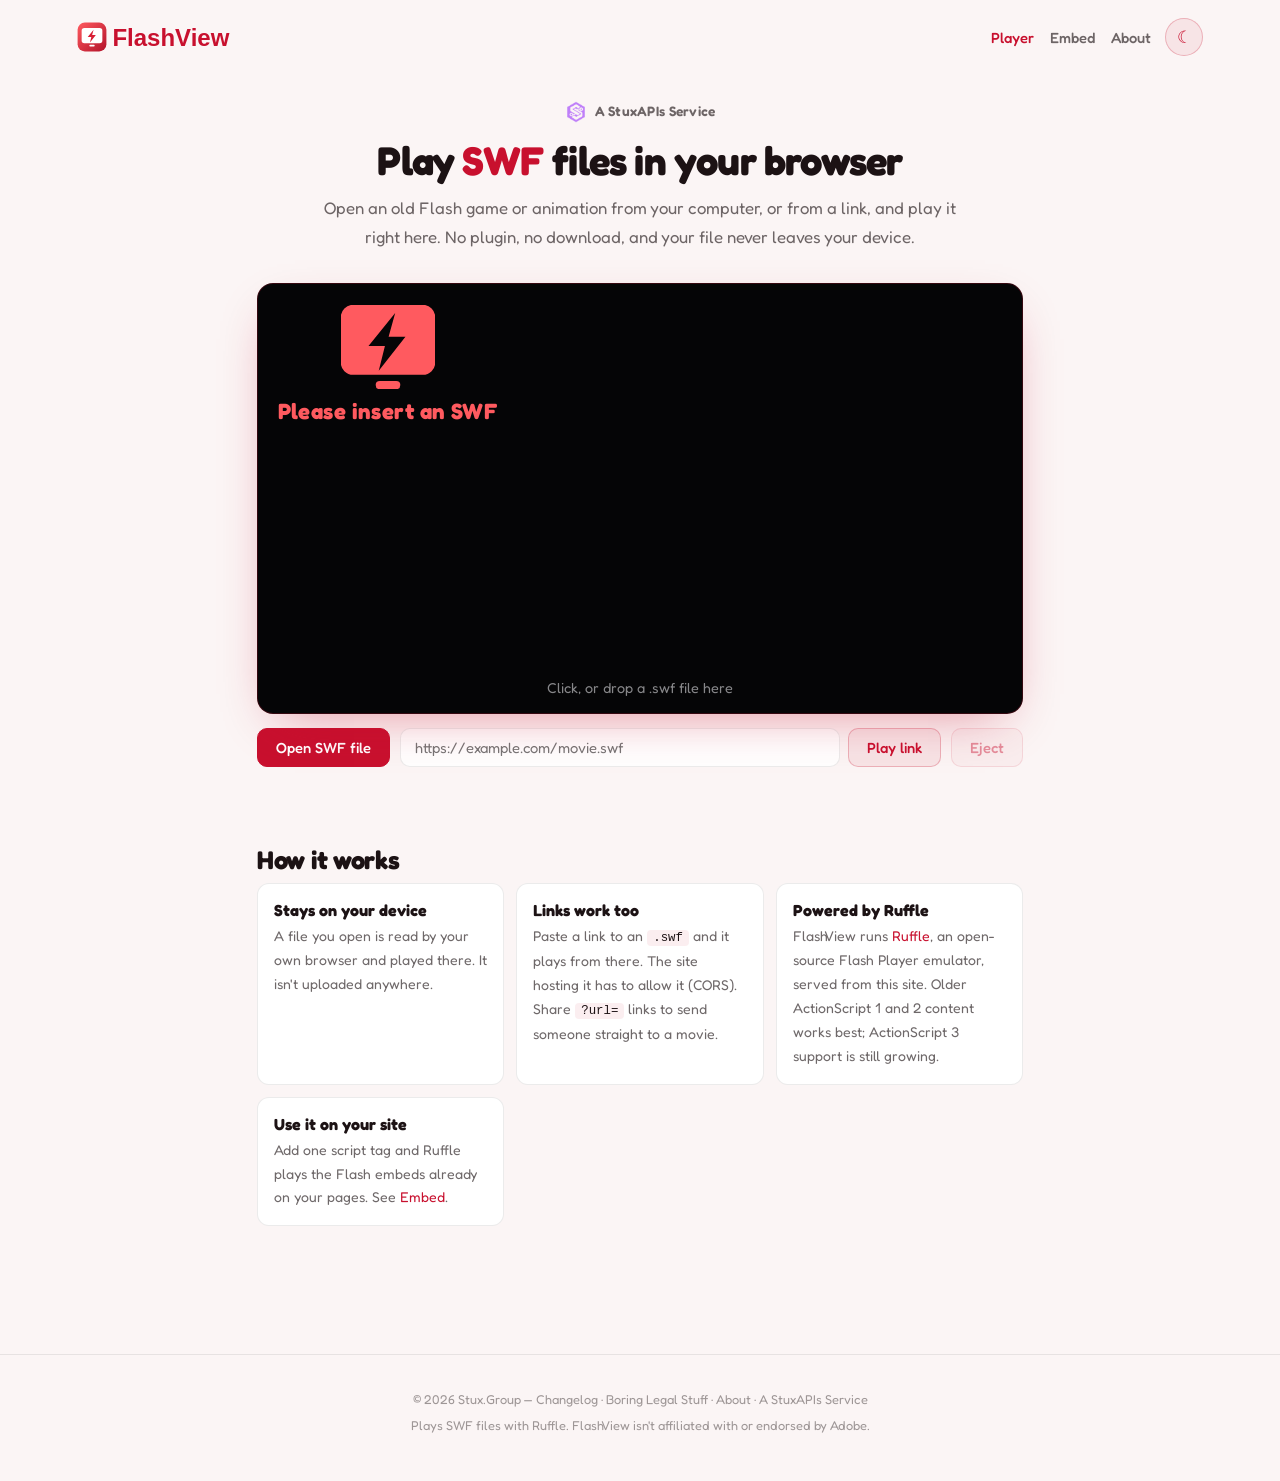
==== index.html @ 5c672342 "Release v0.1.0 See CHANGELOG.md for details." ====
<!DOCTYPE html>
<html lang="en">
<head>
    <meta charset="UTF-8">
    <meta name="viewport" content="width=device-width, initial-scale=1.0">
    <link rel="icon" href="/favicon.ico" sizes="48x48">
    <link rel="icon" type="image/svg+xml" href="/assets/icon.svg">
    <link rel="icon" type="image/png" sizes="512x512" href="/assets/icon.png">
    <link rel="apple-touch-icon" href="/apple-touch-icon.png">
    <link rel="manifest" href="/site.webmanifest">
    <meta name="theme-color" content="#121214">
    <script id="discord:component-embed" type="application/json">{"component":{"type":17,"accent_color":13111342,"components":[{"type":9,"components":[{"type":10,"content":"-# [StuxAPIs](https://stuxapis.net)\n# [FlashView](https://flash.stuxapis.net/)\n**Play SWF files in your browser.**\nPlay Flash (SWF) games and animations in your browser with Ruffle. Open a file or a link; nothing is uploaded.\n-# Powered by Ruffle · nothing uploaded · a StuxAPIs service"}],"accessory":{"type":11,"media":{"url":"https://flash.stuxapis.net/assets/icon.png"}}},{"type":14},{"type":1,"components":[{"type":2,"style":5,"label":"Open the player","url":"https://flash.stuxapis.net/"},{"type":2,"style":5,"label":"Embed it","url":"https://flash.stuxapis.net/embed"},{"type":2,"style":5,"label":"StuxAPIs","url":"https://services.stuxapis.net"}]}]}}</script>
    <link rel="stylesheet" href="/assets/fonts/fonts.css">
    <link rel="stylesheet" href="/assets/css/style.css">
    <title>FlashView — Play SWF files in your browser</title>
    <meta name="description" content="Play Flash (SWF) games and animations in your browser with Ruffle. Open a file or a link; nothing is uploaded.">
    <meta property="og:type" content="website">
    <meta property="og:site_name" content="FlashView by StuxAPIs">
    <meta property="og:title" content="FlashView — Play SWF files in your browser">
    <meta property="og:description" content="Play Flash (SWF) games and animations in your browser with Ruffle. Open a file or a link; nothing is uploaded.">
    <meta property="og:url" content="https://flash.stuxapis.net/">
    <meta property="og:image" content="https://flash.stuxapis.net/assets/icon.png">
    <meta property="og:image:width" content="512">
    <meta property="og:image:height" content="512">
    <meta property="og:image:alt" content="FlashView icon">
    <meta name="twitter:card" content="summary">
    <meta name="twitter:title" content="FlashView — Play SWF files in your browser">
    <meta name="twitter:description" content="Play Flash (SWF) games and animations in your browser with Ruffle. Open a file or a link; nothing is uploaded.">
    <meta name="twitter:image" content="https://flash.stuxapis.net/assets/icon.png">
</head>
<body>

<header class="site-header">
    <a class="brand" href="/" aria-label="FlashView home"><img class="brand-logo brand-logo--dark" src="/assets/logo-dark.svg" alt="FlashView" width="156" height="30"><img class="brand-logo brand-logo--light" src="/assets/logo.svg" alt="FlashView" width="156" height="30"><img class="brand-icon" src="/assets/icon.svg" alt="FlashView" width="32" height="32"></a>
    <div class="header-right">
        <nav class="site-nav" aria-label="Main"><a href="/" aria-current="page">Player</a><a href="/embed">Embed</a><a href="/about">About</a></nav>
        <button type="button" id="theme-toggle" title="Toggle light/dark mode" aria-label="Toggle light/dark mode">&#9788;</button>
    </div>
</header>

<main>
    <div class="hero">
        <p class="service-eyebrow"><img src="/assets/stuxapis-icon.png" alt=""><a href="https://services.stuxapis.net">A StuxAPIs Service</a></p>
        <h1>Play <em>SWF</em> files in your browser</h1>
        <p class="lede">Open an old Flash game or animation from your computer, or from a link, and play it right here. No plugin, no download, and your file never leaves your device.</p>
    </div>

    <div class="player-shell">
        <div class="stage" id="stage">
            <button type="button" class="idle" id="idle" aria-label="Open an SWF file to play">
                <span class="bounce" aria-hidden="true"><span class="bounce-inner"><span class="bounce-mark"></span><span class="bounce-text">Please insert an SWF</span></span></span>
                <span class="idle-hint">Click, or drop a .swf file here</span>
            </button>
        </div>
        <div class="player-bar">
            <button type="button" class="btn btn-solid" id="open-btn">Open SWF file</button>
            <form class="url-form" id="url-form">
                <label class="visually-hidden" for="swf-url">SWF link</label>
                <input type="url" id="swf-url" name="url" placeholder="https://example.com/movie.swf" inputmode="url" autocomplete="off" spellcheck="false">
                <button type="submit" class="btn">Play link</button>
            </form>
            <button type="button" class="btn" id="eject-btn" disabled>Eject</button>
            <input type="file" id="swf-file" accept=".swf,.spl,application/x-shockwave-flash" hidden>
        </div>
        <p class="now-playing" id="now-playing" role="status" aria-live="polite"></p>
    </div>

    <section id="how">
        <h2>How it works</h2>
        <div class="cards">
            <div class="card"><h3>Stays on your device</h3><p>A file you open is read by your own browser and played there. It isn't uploaded anywhere.</p></div>
            <div class="card"><h3>Links work too</h3><p>Paste a link to an <code>.swf</code> and it plays from there. The site hosting it has to allow it (CORS). Share <code>?url=</code> links to send someone straight to a movie.</p></div>
            <div class="card"><h3>Powered by Ruffle</h3><p>FlashView runs <a href="https://ruffle.rs">Ruffle</a>, an open-source Flash Player emulator, served from this site. Older ActionScript 1 and 2 content works best; ActionScript 3 support is still growing.</p></div>
            <div class="card"><h3>Use it on your site</h3><p>Add one script tag and Ruffle plays the Flash embeds already on your pages. See <a href="/embed">Embed</a>.</p></div>
        </div>
    </section>
</main>

<footer>
    <p>&copy; <span data-copyright-years data-start="2026">2026</span> Stux.Group &mdash; <a href="/changelog" id="version-link">Changelog</a> &middot; <a href="/legal">Boring Legal Stuff</a> &middot; <a href="/about">About</a> &middot; <a href="https://services.stuxapis.net">A StuxAPIs Service</a></p>
    <p>Plays SWF files with <a href="https://ruffle.rs">Ruffle</a>. FlashView isn't affiliated with or endorsed by Adobe.</p>
</footer>
<script src="/assets/js/site.js"></script>
<script src="/ruffle/ruffle.js"></script>
<script src="/assets/js/player.js"></script>
</body>
</html>
---- assets/fonts/fonts.css ----
/* Fredoka - self-hosted (SIL Open Font License), variable weight 400-700,
   Latin subset only. https://fonts.google.com/specimen/Fredoka */
@font-face {
  font-family: 'Fredoka';
  font-style: normal;
  font-weight: 400 700;
  font-display: swap;
  src: url('Fredoka.woff2') format('woff2');
}
---- assets/css/style.css ----
/* FlashView: shared styles for every page. The StuxAPIs page layout, in FlashView red. */
* { box-sizing: border-box; margin: 0; padding: 0; }

:root {
    --bg: #121214; --bg-card: #1b1b1f; --border: rgba(255, 255, 255, 0.08);
    --text-1: #f2f2f5; --text-2: rgba(242, 242, 245, 0.62); --text-3: rgba(242, 242, 245, 0.4);
    --accent: #ff6b70; --accent-bg: rgba(255, 90, 95, 0.12); --accent-bg-hover: rgba(255, 90, 95, 0.18);
    --accent-border: rgba(255, 90, 95, 0.32); --accent-border-hover: rgba(255, 90, 95, 0.55);
    --code-bg: #0d0d0f;
    --cl-added: #2ecc71; --cl-changed: #3ba7ff; --cl-fixed: #ffa64d; --cl-removed: #ff4d4d; --cl-security: #b06bff; --cl-deprecated: #8a8a94;
}
@media (prefers-color-scheme: light) {
    :root:not(.theme-dark) {
        --bg: #fbf5f5; --bg-card: #ffffff; --border: rgba(0, 0, 0, 0.08);
        --text-1: #1c1214; --text-2: rgba(28, 18, 20, 0.64); --text-3: rgba(28, 18, 20, 0.42);
        --accent: #c8102e; --accent-bg: rgba(200, 16, 46, 0.07); --accent-bg-hover: rgba(200, 16, 46, 0.12);
        --accent-border: rgba(200, 16, 46, 0.25); --accent-border-hover: rgba(200, 16, 46, 0.45);
        --code-bg: #f6eaea;
        --cl-added: #1e8449; --cl-changed: #1f6fb8; --cl-fixed: #b35900; --cl-removed: #c62828; --cl-security: #7b3fc4; --cl-deprecated: #5f5f68;
    }
}
:root.theme-light {
    --bg: #fbf5f5; --bg-card: #ffffff; --border: rgba(0, 0, 0, 0.08);
    --text-1: #1c1214; --text-2: rgba(28, 18, 20, 0.64); --text-3: rgba(28, 18, 20, 0.42);
    --accent: #c8102e; --accent-bg: rgba(200, 16, 46, 0.07); --accent-bg-hover: rgba(200, 16, 46, 0.12);
    --accent-border: rgba(200, 16, 46, 0.25); --accent-border-hover: rgba(200, 16, 46, 0.45);
    --code-bg: #f6eaea;
    --cl-added: #1e8449; --cl-changed: #1f6fb8; --cl-fixed: #b35900; --cl-removed: #c62828; --cl-security: #7b3fc4; --cl-deprecated: #5f5f68;
}

html, body {
    background: var(--bg); color: var(--text-1);
    font-family: 'Fredoka', -apple-system, BlinkMacSystemFont, "Segoe UI", Helvetica, Arial, sans-serif;
    transition: background 0.3s, color 0.3s;
}
* { scrollbar-width: thin; scrollbar-color: var(--accent-border) transparent; }

a, a:visited { color: var(--accent); text-decoration: none; }
a:hover, a:focus-visible { opacity: 0.8; }
:focus-visible { outline: 2px solid var(--accent); outline-offset: 2px; }

/* header */
.site-header { position: relative; z-index: 10; background: var(--bg); display: flex; align-items: center; justify-content: space-between; gap: 16px; padding: 18px 6%; }
.brand { display: flex; align-items: center; }
.brand-logo { height: 30px; width: auto; display: block; }
.brand-logo--light, .brand-icon { display: none; }
:root.theme-light .brand-logo--light { display: block; }
:root.theme-light .brand-logo--dark { display: none; }
@media (prefers-color-scheme: light) {
    :root:not(.theme-dark) .brand-logo--light { display: block; }
    :root:not(.theme-dark) .brand-logo--dark { display: none; }
}
.header-right { display: flex; align-items: center; gap: 14px; }
.site-nav { display: flex; gap: 16px; font-size: 0.92rem; font-weight: 500; }
.site-nav a { color: var(--text-2); }
.site-nav a[aria-current="page"] { color: var(--accent); }
#theme-toggle {
    background: var(--accent-bg); border: 1px solid var(--accent-border); border-radius: 50%;
    width: 38px; height: 38px; font-size: 17px; line-height: 38px; text-align: center; cursor: pointer;
    padding: 0; color: var(--accent); transition: background 0.2s; flex: none;
}
#theme-toggle:hover { opacity: 0.85; }
@media (max-width: 560px) {
    .brand .brand-logo { display: none !important; }
    .brand .brand-icon { display: block; width: 32px; height: 32px; }
    .site-nav { gap: 12px; font-size: 0.86rem; }
}

/* layout */
main { max-width: 920px; margin: 0 auto; padding: 10px 6% 60px; }
main.narrow { max-width: 680px; }
.hero { text-align: center; padding: 16px 0 6px; }
.service-eyebrow { display: flex; justify-content: center; align-items: center; gap: 8px; margin: 0 0 14px; font-size: .85rem; font-weight: 600; letter-spacing: .02em; color: var(--text-2); }
.service-eyebrow img { width: 22px; height: 22px; border-radius: 6px; }
.service-eyebrow a { color: inherit; }
.service-eyebrow a:hover, .service-eyebrow a:focus-visible { text-decoration: underline; }
h1 { font-size: clamp(1.8rem, 5vw, 2.5rem); font-weight: 700; line-height: 1.15; letter-spacing: -0.02em; margin-bottom: 0.7rem; }
h1 em { font-style: normal; color: var(--accent); }
.lede { color: var(--text-2); font-size: 1.05rem; line-height: 1.7; max-width: 640px; margin: 0 auto 1.6rem; }
section { margin: 3rem 0; }
h2 { font-size: clamp(1.25rem, 3vw, 1.6rem); font-weight: 700; margin-bottom: 0.5rem; letter-spacing: -0.01em; }
.section-sub { color: var(--text-2); font-size: 0.95rem; line-height: 1.7; margin-bottom: 1.2rem; }
p, li { line-height: 1.7; }
main.narrow h2 { font-size: 1.05rem; font-weight: 600; margin: 28px 0 8px; }
main.narrow p, main.narrow li { color: var(--text-2); font-size: 0.95rem; }
main.narrow ul, main.narrow ol { padding-left: 22px; margin: 8px 0; }
strong { color: var(--text-1); font-weight: 600; }
.subtitle { color: var(--text-2); font-size: 1.05rem; margin: 0 0 28px; line-height: 1.6; }
.meta { color: var(--text-3); font-size: 0.85rem; margin: 0 0 28px; }
.back-link { display: inline-block; font-size: 0.85rem; margin-bottom: 20px; font-weight: 500; }

pre { background: var(--code-bg); border: 1px solid var(--border); border-radius: 12px; padding: 16px 18px; overflow-x: auto; margin-bottom: 1.2rem; }
code { font-family: 'SFMono-Regular', Consolas, 'Liberation Mono', Menlo, monospace; font-size: 0.85rem; line-height: 1.6; color: var(--text-1); }
p code, li code, td code { background: var(--accent-bg); padding: 1px 6px; border-radius: 4px; font-size: 0.88em; }
table { width: 100%; border-collapse: collapse; font-size: 0.86rem; margin-bottom: 1.2rem; }
th, td { text-align: left; padding: 9px 12px; border-bottom: 1px solid var(--border); vertical-align: top; overflow-wrap: anywhere; }
th { color: var(--text-3); font-weight: 600; text-transform: uppercase; font-size: 0.72rem; letter-spacing: 0.04em; }
td { color: var(--text-2); }
td:first-child { color: var(--text-1); font-family: monospace; white-space: nowrap; }

.btn {
    display: inline-flex; align-items: center; justify-content: center; gap: 8px; padding: 10px 18px; border-radius: 10px;
    font: inherit; font-size: 0.92rem; font-weight: 500; cursor: pointer;
    border: 1px solid var(--accent-border); background: var(--accent-bg); color: var(--accent);
    transition: background 0.2s, border-color 0.2s;
}
.btn:hover { background: var(--accent-bg-hover); border-color: var(--accent-border-hover); }
.btn:disabled { opacity: 0.45; cursor: default; }
.btn-solid, .btn-solid:visited { background: var(--accent); border-color: var(--accent); color: #fff; }
.btn-solid:hover { background: var(--accent); opacity: 0.88; }

.cards { display: grid; grid-template-columns: repeat(auto-fill, minmax(240px, 1fr)); gap: 12px; }
.card { border: 1px solid var(--border); border-radius: 12px; padding: 16px; background: var(--bg-card); }
.card h3 { font-size: 1rem; margin-bottom: 4px; }
.card p { color: var(--text-2); font-size: 0.88rem; }

footer { text-align: center; padding: 30px 6% 40px; font-size: 0.8rem; color: var(--text-3); border-top: 1px solid var(--border); margin-top: 20px; }
footer a, footer a:visited { color: var(--text-3); }
footer p { margin: 4px 0; }

/* the player */
.player-shell { max-width: 880px; margin: 0 auto; }
.stage {
    position: relative; width: 100%; aspect-ratio: 16 / 9; border-radius: 16px; overflow: hidden;
    background: #050506; border: 1px solid var(--accent-border);
    box-shadow: 0 18px 50px -20px rgba(200, 16, 46, 0.45);
    container-type: size;
}
.stage.dragging { border-color: var(--accent); box-shadow: 0 0 0 3px var(--accent-border), 0 18px 50px -20px rgba(200, 16, 46, 0.6); }
.stage ruffle-player {
    position: absolute; inset: 0; width: 100%; height: 100%; display: block;
    --ruffle-blue: #121214; --ruffle-blue-dark: #050506; --ruffle-orange: #ff5a5f;
    --splash-screen-background: #050506; --modal-background: #1b1b1f; --modal-foreground-rgb: 242, 242, 245;
}
.stage.has-movie .idle { display: none; }

/* Idle screen: a click target for the file picker, with an old-DVD-player bouncing logo.
   The logo moves with two linear, alternating animations on different durations (13 s across, 9 s down),
   so it bounces off the edges at any size. It lands in a corner whenever both are at an end at once:
   every 117 s (13 x 9). The delays (-4 s, -2 s) start it part-way across, which puts the first corner
   61 s in (61 + 4 = 65 = 5 x 13, 61 + 2 = 63 = 7 x 9). The colour changes at every wall hit: within one
   117 s cycle those are the 9 multiples of 13 and the 13 multiples of 9, 21 hits sharing 0, so a 7-colour
   palette loops seamlessly. The colour and pop animations run on that 117 s cycle with a -56 s delay,
   which lines their 0% up with the corners. */
.idle { position: absolute; inset: 0; cursor: pointer; border: 0; background: transparent; color: inherit; font: inherit; width: 100%; }
.idle-hint {
    position: absolute; left: 0; right: 0; bottom: 4cqh; text-align: center; z-index: 2;
    color: rgba(242, 242, 245, 0.55); font-size: clamp(0.72rem, 2.2cqw, 0.9rem); pointer-events: none;
}
.bounce {
    --w: 34cqw; --h: calc(var(--w) * 0.62);
    position: absolute; left: 0; top: 0; width: var(--w); height: var(--h); z-index: 1;
    display: flex; flex-direction: column; align-items: center; justify-content: center; gap: 4cqh;
    pointer-events: none; color: #ff5a5f;
    animation:
        bounce-x 13s linear -4s infinite alternate,
        bounce-y 9s linear -2s infinite alternate,
        bounce-colour 117s step-end -56s infinite;
}
.bounce-inner { display: flex; flex-direction: column; align-items: center; gap: 2.5cqh; animation: bounce-pop 117s linear -56s infinite; }
.bounce-mark {
    width: calc(var(--w) * 0.36); aspect-ratio: 46 / 41; background-color: currentColor;
    -webkit-mask: url(../bounce-mark.svg) center / contain no-repeat;
    mask: url(../bounce-mark.svg) center / contain no-repeat;
}
.bounce-text { font-weight: 700; font-size: calc(var(--w) * 0.085); letter-spacing: 0.02em; white-space: nowrap; line-height: 1.1; }
@keyframes bounce-x { from { left: 0; } to { left: calc(100cqw - var(--w)); } }
@keyframes bounce-y { from { top: 0; } to { top: calc(100cqh - var(--h)); } }
/* step-end: each colour holds from its hit until the next hit. Hits (s): 0 9 13 18 26 27 36 39 45 52 54 63 65 72 78 81 90 91 99 104 108 */
@keyframes bounce-colour {
    0%      { color: #ff5a5f; }
    7.692%  { color: #ffb020; }
    11.111% { color: #ffe14d; }
    15.385% { color: #3ddc84; }
    22.222% { color: #3ba7ff; }
    23.077% { color: #9b8cff; }
    30.769% { color: #ff6ad5; }
    33.333% { color: #ff5a5f; }
    38.462% { color: #ffb020; }
    44.444% { color: #ffe14d; }
    46.154% { color: #3ddc84; }
    53.846% { color: #3ba7ff; }
    55.556% { color: #9b8cff; }
    61.538% { color: #ff6ad5; }
    66.667% { color: #ff5a5f; }
    69.231% { color: #ffb020; }
    76.923% { color: #ffe14d; }
    77.778% { color: #3ddc84; }
    84.615% { color: #3ba7ff; }
    88.889% { color: #9b8cff; }
    92.308% { color: #ff6ad5; }
    100%    { color: #ff5a5f; }
}
@keyframes bounce-pop { 0%, 2.5%, 100% { transform: scale(1); } 1% { transform: scale(1.1); } }
/* No motion, or too small to read while moving: hold it still in the middle. */
@media (prefers-reduced-motion: reduce) {
    .bounce { animation: none; left: calc(50% - var(--w) / 2); top: calc(50% - var(--h) / 2); }
    .bounce-inner { animation: none; }
}
@container (max-width: 420px) {
    .bounce { --w: 60cqw; animation: none; left: calc(50% - var(--w) / 2); top: calc(50% - var(--h) / 2); }
    .bounce-inner { animation: none; }
}

.player-bar { display: flex; flex-wrap: wrap; gap: 10px; align-items: center; margin-top: 14px; }
.url-form { display: flex; flex: 1 1 320px; gap: 8px; min-width: 0; }
.url-form input {
    flex: 1; min-width: 0; padding: 10px 14px; border-radius: 10px; border: 1px solid var(--border);
    background: var(--bg-card); color: var(--text-1); font: inherit; font-size: 0.92rem;
}
.url-form input:focus { border-color: var(--accent-border-hover); outline: none; }
.now-playing { margin-top: 10px; font-size: 0.85rem; color: var(--text-3); min-height: 1.4em; overflow-wrap: anywhere; }
.now-playing.error { color: var(--accent); }
.visually-hidden { position: absolute; width: 1px; height: 1px; overflow: hidden; clip: rect(0 0 0 0); white-space: nowrap; }

/* legal hub */
.legal-grid { display: grid; grid-template-columns: repeat(auto-fit, minmax(220px, 1fr)); gap: 16px; margin: 10px 0 34px; }
.legal-card { display: block; padding: 18px; border: 1px solid var(--border); border-radius: 12px; background: var(--bg-card); transition: border-color 0.2s, transform 0.2s; }
.legal-card:hover { border-color: var(--accent); transform: translateY(-2px); opacity: 1; }
.legal-card h3 { margin: 0 0 6px; color: var(--text-1); font-size: 1.05rem; font-weight: 600; }
.legal-card p { margin: 0; color: var(--text-2); font-size: 0.88rem; }

/* changelog */
.changelog-entry { padding: 20px 22px; margin: 0 0 16px; border: 1px solid var(--border); border-radius: 14px; background: var(--bg-card); }
.changelog-version { margin: 0 0 10px; font-size: 1.15rem; color: var(--text-1); font-weight: 700; }
.changelog-label-row { margin: 14px 0 8px; }
.changelog-label {
    display: inline-block; font-size: 0.72rem; font-weight: 700; letter-spacing: 0.04em; text-transform: uppercase;
    padding: 3px 9px; border-radius: 999px; color: var(--cl);
    background: color-mix(in srgb, var(--cl) 14%, transparent);
    border: 1px solid color-mix(in srgb, var(--cl) 45%, transparent);
}
.changelog-label-added      { --cl: var(--cl-added); }
.changelog-label-changed    { --cl: var(--cl-changed); }
.changelog-label-fixed      { --cl: var(--cl-fixed); }
.changelog-label-removed    { --cl: var(--cl-removed); }
.changelog-label-security   { --cl: var(--cl-security); }
.changelog-label-deprecated { --cl: var(--cl-deprecated); }
.changelog-list { margin: 0 0 4px; padding-left: 20px; color: var(--text-2); font-size: 0.92rem; line-height: 1.65; }
.changelog-list li { margin: 0 0 4px; }

/* 404 */
.not-found { text-align: center; padding: 60px 0; }
.not-found .code { font-size: clamp(4rem, 14vw, 7rem); font-weight: 700; color: var(--accent); line-height: 1; margin-bottom: 10px; }
.not-found p { color: var(--text-2); margin: 10px 0 24px; }
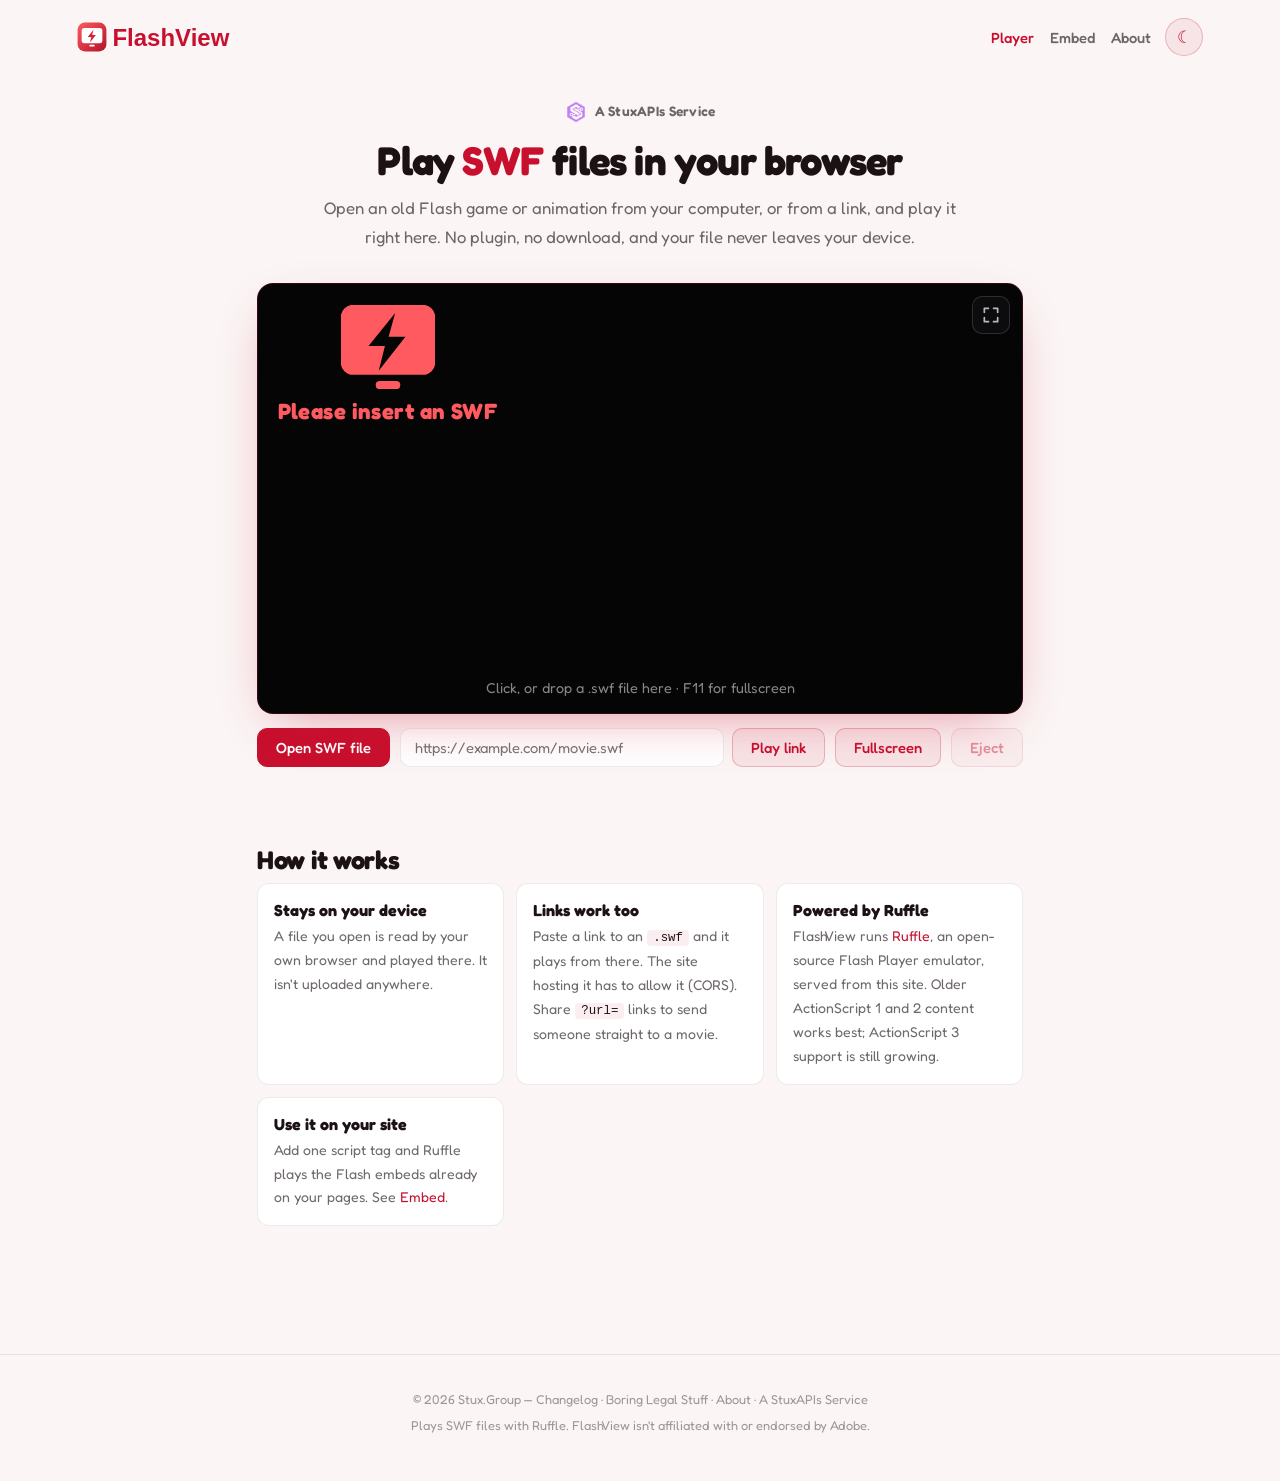
==== commit bdeb86f3: "Release v0.1.3 See CHANGELOG.md for details." ====
--- a/index.html
+++ b/index.html
@@ -9,7 +9,7 @@
     <link rel="apple-touch-icon" href="/apple-touch-icon.png">
     <link rel="manifest" href="/site.webmanifest">
     <meta name="theme-color" content="#121214">
-    <script id="discord:component-embed" type="application/json">{"component":{"type":17,"accent_color":13111342,"components":[{"type":9,"components":[{"type":10,"content":"-# [StuxAPIs](https://stuxapis.net)\n# [FlashView](https://flash.stuxapis.net/)\n**Play SWF files in your browser.**\nPlay Flash (SWF) games and animations in your browser with Ruffle. Open a file or a link; nothing is uploaded.\n-# Powered by Ruffle · nothing uploaded · a StuxAPIs service"}],"accessory":{"type":11,"media":{"url":"https://flash.stuxapis.net/assets/icon.png"}}},{"type":14},{"type":1,"components":[{"type":2,"style":5,"label":"Open the player","url":"https://flash.stuxapis.net/"},{"type":2,"style":5,"label":"Embed it","url":"https://flash.stuxapis.net/embed"},{"type":2,"style":5,"label":"StuxAPIs","url":"https://services.stuxapis.net"}]}]}}</script>
+    <script id="discord:component-embed" type="application/json">{"component":{"type":17,"accent_color":13111342,"components":[{"type":9,"components":[{"type":10,"content":"-# [StuxAPIs](https://stuxapis.net)\n# [FlashView](https://flashview.stuxapis.net/)\n**Play SWF files in your browser.**\nPlay Flash (SWF) games and animations in your browser with Ruffle. Open a file or a link; nothing is uploaded.\n-# Powered by Ruffle · nothing uploaded · a StuxAPIs service"}],"accessory":{"type":11,"media":{"url":"https://flashview.stuxapis.net/assets/icon.png"}}},{"type":14},{"type":1,"components":[{"type":2,"style":5,"label":"Open the player","url":"https://flashview.stuxapis.net/"},{"type":2,"style":5,"label":"Embed it","url":"https://flashview.stuxapis.net/embed"},{"type":2,"style":5,"label":"StuxAPIs","url":"https://services.stuxapis.net"}]}]}}</script>
     <link rel="stylesheet" href="/assets/fonts/fonts.css">
     <link rel="stylesheet" href="/assets/css/style.css">
     <title>FlashView — Play SWF files in your browser</title>
@@ -18,15 +18,15 @@
     <meta property="og:site_name" content="FlashView by StuxAPIs">
     <meta property="og:title" content="FlashView — Play SWF files in your browser">
     <meta property="og:description" content="Play Flash (SWF) games and animations in your browser with Ruffle. Open a file or a link; nothing is uploaded.">
-    <meta property="og:url" content="https://flash.stuxapis.net/">
-    <meta property="og:image" content="https://flash.stuxapis.net/assets/icon.png">
+    <meta property="og:url" content="https://flashview.stuxapis.net/">
+    <meta property="og:image" content="https://flashview.stuxapis.net/assets/icon.png">
     <meta property="og:image:width" content="512">
     <meta property="og:image:height" content="512">
     <meta property="og:image:alt" content="FlashView icon">
     <meta name="twitter:card" content="summary">
     <meta name="twitter:title" content="FlashView — Play SWF files in your browser">
     <meta name="twitter:description" content="Play Flash (SWF) games and animations in your browser with Ruffle. Open a file or a link; nothing is uploaded.">
-    <meta name="twitter:image" content="https://flash.stuxapis.net/assets/icon.png">
+    <meta name="twitter:image" content="https://flashview.stuxapis.net/assets/icon.png">
 </head>
 <body>
 
@@ -49,8 +49,9 @@
         <div class="stage" id="stage">
             <button type="button" class="idle" id="idle" aria-label="Open an SWF file to play">
                 <span class="bounce" aria-hidden="true"><span class="bounce-inner"><span class="bounce-mark"></span><span class="bounce-text">Please insert an SWF</span></span></span>
-                <span class="idle-hint">Click, or drop a .swf file here</span>
+                <span class="idle-hint">Click, or drop a .swf file here <span class="hint-enter">&middot; F11 for fullscreen</span><span class="hint-exit">&middot; Esc to exit fullscreen</span></span>
             </button>
+            <button type="button" class="fs-corner" id="fs-corner" aria-label="Fullscreen" title="Fullscreen (F11)"><svg viewBox="0 0 24 24" aria-hidden="true" focusable="false"><path class="fs-enter" d="M4 9V4h5M15 4h5v5M20 15v5h-5M9 20H4v-5"/><path class="fs-exit" d="M9 4v5H4M20 9h-5V4M15 20v-5h5M4 15h5v5"/></svg></button>
         </div>
         <div class="player-bar">
             <button type="button" class="btn btn-solid" id="open-btn">Open SWF file</button>
@@ -59,6 +60,7 @@
                 <input type="url" id="swf-url" name="url" placeholder="https://example.com/movie.swf" inputmode="url" autocomplete="off" spellcheck="false">
                 <button type="submit" class="btn">Play link</button>
             </form>
+            <button type="button" class="btn" id="fs-btn" title="Fullscreen (F11 before a movie is loaded)">Fullscreen</button>
             <button type="button" class="btn" id="eject-btn" disabled>Eject</button>
             <input type="file" id="swf-file" accept=".swf,.spl,application/x-shockwave-flash" hidden>
         </div>
--- a/assets/css/style.css
+++ b/assets/css/style.css
@@ -133,6 +133,22 @@
     --splash-screen-background: #050506; --modal-background: #1b1b1f; --modal-foreground-rgb: 242, 242, 245;
 }
 .stage.has-movie .idle { display: none; }
+/* Fullscreen: the player (not the page) fills the screen, so on the idle screen the bouncing logo
+   becomes a full-screen DVD-style screensaver (its container units follow the stage). */
+.stage:fullscreen { width: 100vw; height: 100vh; aspect-ratio: auto; border: 0; border-radius: 0; box-shadow: none; }
+.stage:fullscreen .idle-hint { bottom: 3cqh; }
+.fs-corner {
+    position: absolute; top: 12px; right: 12px; z-index: 3; width: 38px; height: 38px; padding: 8px;
+    border-radius: 10px; border: 1px solid rgba(255, 255, 255, 0.14); background: rgba(18, 18, 20, 0.6);
+    color: rgba(242, 242, 245, 0.75); cursor: pointer; transition: color 0.2s, border-color 0.2s, background 0.2s;
+}
+.fs-corner:hover, .fs-corner:focus-visible { color: #fff; border-color: rgba(255, 90, 95, 0.6); background: rgba(200, 16, 46, 0.35); }
+.fs-corner svg { width: 100%; height: 100%; display: block; fill: none; stroke: currentColor; stroke-width: 2; stroke-linecap: round; stroke-linejoin: round; }
+.fs-corner .fs-exit, .stage.is-fullscreen .fs-corner .fs-enter { display: none; }
+.stage.is-fullscreen .fs-corner .fs-exit { display: inline; }
+.stage.has-movie .fs-corner { display: none; }
+.idle-hint .hint-exit, .stage.is-fullscreen .idle-hint .hint-enter { display: none; }
+.stage.is-fullscreen .idle-hint .hint-exit { display: inline; }
 
 /* Idle screen: a click target for the file picker, with an old-DVD-player bouncing logo.
    The logo moves with two linear, alternating animations on different durations (13 s across, 9 s down),
